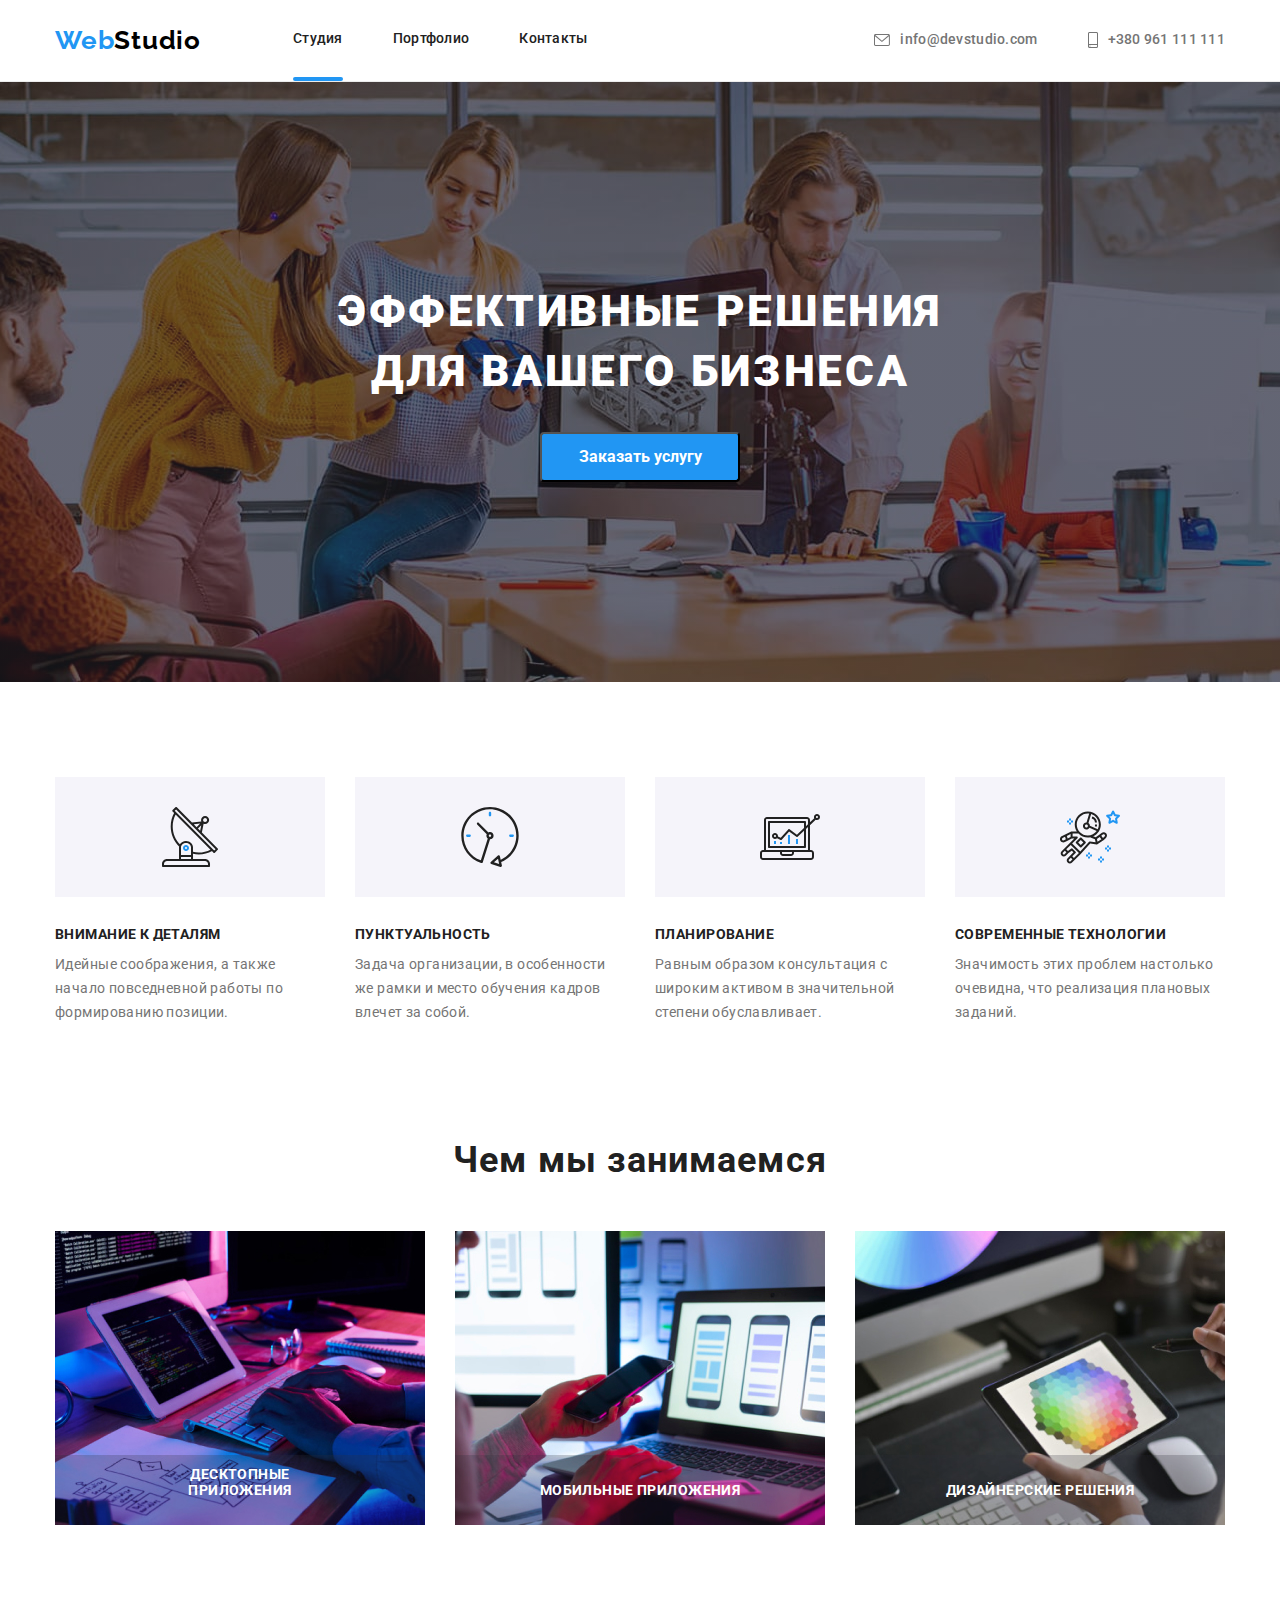
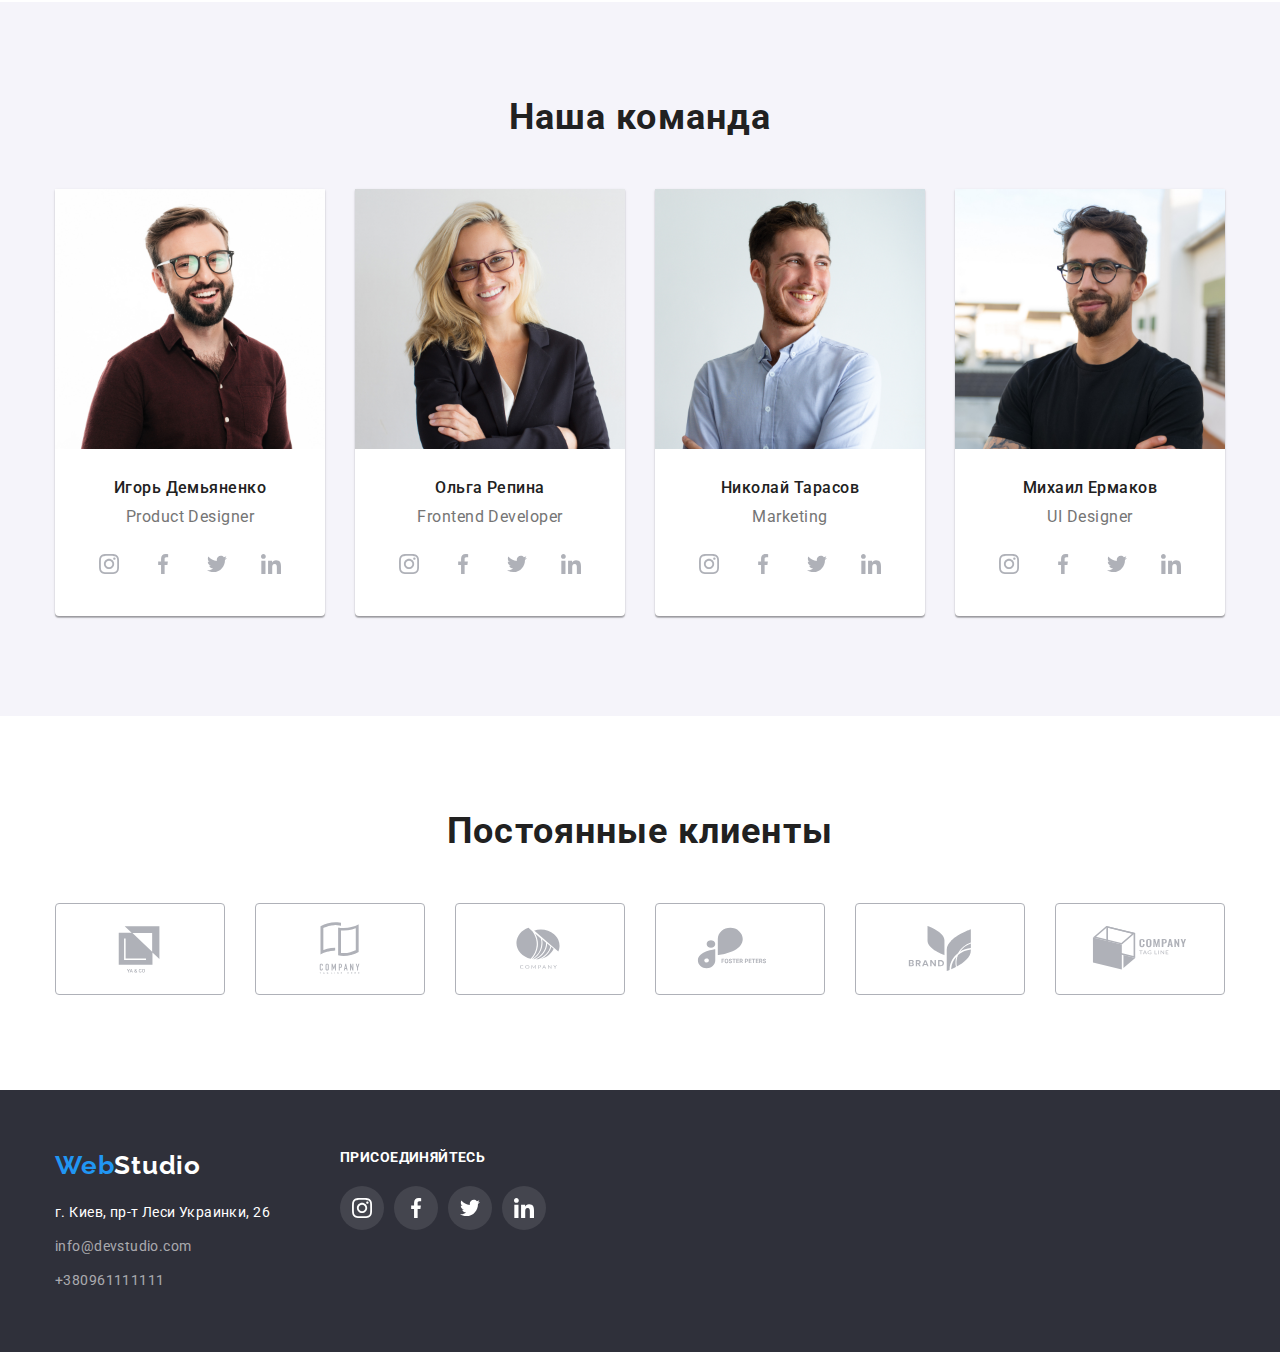
==== index.html @ e681af16 "елементи" ====
<!DOCTYPE html>
<html lang="RU">
<head>
    <meta charset="UTF-8">
    <meta http-equiv="X-UA-Compatible" content="IE=edge">
    <meta name="viewport" content="width=device-width, initial-scale=1.0">
    <title>Вебстудія</title>
    <link rel="preconnect" href="https://fonts.googleapis.com">
    <link rel="preconnect" href="https://fonts.gstatic.com" crossorigin>
    <link href="https://fonts.googleapis.com/css2?family=Roboto:wght@400;500;700;900&display=swap" rel="stylesheet">
    <link rel="preconnect" href="https://fonts.googleapis.com">
    <link rel="preconnect" href="https://fonts.gstatic.com" crossorigin>
    <link href="https://fonts.googleapis.com/css2?family=Raleway:wght@700&family=Roboto:wght@400;500;700;900&display=swap"
                  rel="stylesheet">
    <link rel="stylesheet" href="https://cdnjs.cloudflare.com/ajax/libs/modern-normalize/1.1.0/modern-normalize.min.css">
    <link rel="stylesheet" href="css/styles.css">
</head>
<body>
    
    <!-- шапка -->
    <header class="header">
    <div class="header-div container">

        
         <a href="./index.html" class="logo link" >Web<span class="logo-one">Studio</span> </a>
    <nav class="nav">
        
   <ul class="header-list list">
        <li class="header-item">
            <a href="./index.html" class="header-link header-line-stud link">Студия</a>
         </li>
        <li class="header-item">
            <a href="./portfolio.html" class="header-link link">Портфолио</a> 
        </li>
        <li class="header-item">
            <a href="" class="header-link link">Контакты</a>
        </li>
   </ul>

    </nav>
   <ul class="header-nav list">
        <li class="header-nav-item">
            <a class="header-maill link" href="info@devstudio.com">
                <svg class="maill-icon" width="16" height="12">
                    <use href="./img/sprite.svg#icon-post"></use>
                </svg>
             info@devstudio.com </a>
        </li>
        <li class="header-nav-item">
            <a class="header-tell link" href="tel:+380961111111">
                <svg class="tell-icon" width="10" height="16">
                    <use href="./img/sprite.svg#icon-smartphone"></use>
                </svg>
                +380 961 111 111</a>
        </li>
   </ul>
    </div>
</header>
    
<main>
    <!-- герой -->
<section class="section-hero overlay">
    <div class="hero">
        <div class="container"> 
            <h1 class="hero-text link">Эффективные решения <br> для вашего бизнеса</h1>
            <button  class="hero-button" type="button">Заказать услугу</button> 
        </div>
    </div>
</section> 

   <!-- опис -->
    <section class="about">
        <div class="container">
            <ul class="about-list list">
                <li class="about-item about-box">
                    <div class="about-icon-item">
                <svg class="about-icon" width="106" height="60">
                    <use href="./img/sprite.svg#icon-antenna"></use>
                </svg>
                </div>
                    <h3 class="about-title link">Внимание к деталям</h3>
                    <p class="about-text link">Идейные соображения, а также начало повседневной работы по формированию позиции.</p>
                </li>
                <li class="about-item about-box">
                    <div class="about-icon-item">
                    <svg class="about-icon" width="106" height="60">
                        <use href="./img/sprite.svg#icon-clock"></use>
                    </svg>
                    </div>
                    <h3 class="about-title link">Пунктуальность</h3> 
                    <p class="about-text link">Задача организации, в особенности же рамки и место обучения кадров влечет за собой.</p>
                </li>
                <li class="about-item about-box">
                    <div class="about-icon-item">
                    <svg class="about-icon" width="106" height="60">
                        <use href="./img/sprite.svg#icon-diagram"></use>
                    </svg>
                    </div>
                    <h3 class="about-title link">Планирование</h3> 
                    <p class="about-text link">Равным образом консультация с широким активом в значительной степени обуславливает.</p>
                </li>
                <li class="about-item about-box">
                    <div class="about-icon-item">
                    <svg class="about-icon" width="106" height="60">
                        <use href="./img/sprite.svg#icon-astronaut"></use>
                    </svg>
                    </div>
                    <h3 class="about-title link">Современные технологии</h3> 
                    <p class="about-text link">Значимость этих проблем настолько очевидна, что реализация плановых заданий.</p>
                </li>
            </ul>
        </div>
    </section>
    <!-- вид роботи фото-->
<section class="work">
    <div class=" container">
        <h2 class="work-title link">Чем мы занимаемся</h2>
            <ul class="work-list list">
                
                <li class="work-item">
                        <img src="./img/box1.jpg" alt="кляцаєм по клаві">
                    <div class="img-box">
                    </div>
                    
                    <div class="title-img-box"></div>
                        <h3 class="title-work-img">Десктопные приложения</h3>
                    
                </li>
                
                
                
                <li class="work-item"> 
                    <img src="./img/box2.jpg" alt="тримаємо телефон">
                    <div class="img-box">
                    </div>
                    
                    
                    <h3 class="title-work-img">Мобильные приложения</h3>
                </li>
                <li class="work-item">
                    <img src="./img/box3.jpg" alt="вибираєм колір">
                    <div class="img-box">
                    </div>
                    
                    
                    <h3 class="title-work-img">Дизайнерские решения</h3>
                </li>
            </ul>   
    </div>
</section>

<!-- працівники -->
<section class="section-team">
    <div class="team container">

<h2 class="team-title" >Наша команда</h2>
    
<ul class="team-list list">
    <li class="team-item">
    <div class="team-box">
        <img src="./img/img1.jpg" alt="Ігор" width="270">
    <div class="team-text-p">
        <h3 class="team-text link">Игорь Демьяненко</h3>
        <p class="team-text-work link">Product Designer</p>
        <ul class="team-socials list socials-list">
            <li class="socials-item">
                <a href="" class="socials-link link">
                    <svg class="social-icon" width="20" height="20">
                        <use href="./img/sprite.svg#icon-instagram"></use>
                    </svg> 
                </a>

            </li>
            <li class="socials-item">
                <a href="" class="socials-link link">
                    <svg class="social-icon" width="20" height="20">
                        <use href="./img/sprite.svg#icon-facebook"></use>
                    </svg>
                </a>
            
            </li>
            <li class="socials-item">
                <a href="" class="socials-link link">
                    <svg class="social-icon" width="20" height="20">
                        <use href="./img/sprite.svg#icon-twitter"></use>
                    </svg>
                </a>
            
            </li>
            <li class="socials-item">
                <a href="" class="socials-link link">
                    <svg class="social-icon" width="20" height="20">
                        <use href="./img/sprite.svg#icon-linkedin"></use>
                    </svg>
                </a>
            
            </li>

        </ul>
    </div>
    </div>
    </li>

    <li class="team-item">
        <div class="team-box">
            <img src="./img/img2.jpg" alt="Ольга" width="270">
        <div class="team-text-p">
            <h3 class="team-text link">Ольга Репина</h3>
            <p class="team-text-work link">Frontend Developer</p>
            <ul class="team-socials list socials-list">
                <li class="socials-item">
                    <a href="" class="socials-link link">
                        <svg class="social-icon" width="20" height="20">
                            <use href="./img/sprite.svg#icon-instagram"></use>
                        </svg>
                    </a>
            
                </li>
                <li class="socials-item">
                    <a href="" class="socials-link link">
                        <svg class="social-icon" width="20" height="20">
                            <use href="./img/sprite.svg#icon-facebook"></use>
                        </svg>
                    </a>
            
                </li>
                <li class="socials-item">
                    <a href="" class="socials-link link">
                        <svg class="social-icon" width="20" height="20">
                            <use href="./img/sprite.svg#icon-twitter"></use>
                        </svg>
                    </a>
            
                </li>
                <li class="socials-item">
                    <a href="" class="socials-link link">
                        <svg class="social-icon" width="20" height="20">
                            <use href="./img/sprite.svg#icon-linkedin"></use>
                        </svg>
                    </a>
            
                </li>
            
            </ul>
        </div>
        </div>
    </li>

    <li class="team-item">
        <div class="team-box">
            <img src="./img/img3.jpg" alt="Микола" width="270">
        <div class="team-text-p">
            <h3 class="team-text link">Николай Тарасов</h3>
            <p class="team-text-work link">Marketing</p>
            <ul class="team-socials list socials-list">
                <li class="socials-item">
                    <a href="" class="socials-link link">
                        <svg class="social-icon" width="20" height="20">
                            <use href="./img/sprite.svg#icon-instagram"></use>
                        </svg>
                    </a>
            
                </li>
                <li class="socials-item">
                    <a href="" class="socials-link link">
                        <svg class="social-icon" width="20" height="20">
                            <use href="./img/sprite.svg#icon-facebook"></use>
                        </svg>
                    </a>
            
                </li>
                <li class="socials-item">
                    <a href="" class="socials-link link">
                        <svg class="social-icon" width="20" height="20">
                            <use href="./img/sprite.svg#icon-twitter"></use>
                        </svg>
                    </a>
            
                </li>
                <li class="socials-item">
                    <a href="" class="socials-link link">
                        <svg class="social-icon" width="20" height="20">
                            <use href="./img/sprite.svg#icon-linkedin"></use>
                        </svg>
                    </a>
            
                </li>
            
            </ul>
        </div>
        </div>
    </li>
    <li class="team-item">
    <div class="team-box">
        <img src="./img/img4.jpg" alt="Міша" width="270">
    <div class="team-text-p">
        <h3 class="team-text link">Михаил Ермаков</h3>
        <p class="team-text-work link">UI Designer</p>
        <ul class="team-socials list socials-list">
            <li class="socials-item">
                <a href="" class="socials-link link">
                    <svg class="social-icon" width="20" height="20">
                        <use href="./img/sprite.svg#icon-instagram"></use>
                    </svg>
                </a>
        
            </li>
            <li class="socials-item">
                <a href="" class="socials-link link">
                    <svg class="social-icon" width="20" height="20">
                        <use href="./img/sprite.svg#icon-facebook"></use>
                    </svg>
                </a>
        
            </li>
            <li class="socials-item">
                <a href="" class="socials-link link">
                    <svg class="social-icon" width="20" height="20">
                        <use href="./img/sprite.svg#icon-twitter"></use>
                    </svg>
                </a>
        
            </li>
            <li class="socials-item">
                <a href="" class="socials-link link">
                    <svg class="social-icon" width="20" height="20">
                        <use href="./img/sprite.svg#icon-linkedin"></use>
                    </svg>
                </a>
        
            </li>
        
        </ul>
    </div>
    </div>  
    </li>
    </ul>
    </div>

</section>

   <!-- Клієнти -->
   <section class="section-client">
       <div class="client container">
           <h2 class="client-title">Постоянные клиенты</h2>
           <ul class="client-list list">
               
                <li class="client-item">
                    <a href="" class="client-link link">
                        <svg class="client-icon" width="106" height="60">
                            <use href="./img/sprite.svg#icon-Logo"></use>
                        </svg>
                    </a>
                    
                </li>
                
                
                <li class="client-item">
                    <a href="" class="client-link link">
                        <svg class="client-icon" width="106" height="60">
                            <use href="./img/sprite.svg#icon-Logo-1"></use>
                        </svg>
                    </a>
                
                </li>
                
               
                <li class="client-item">
                    <a href="" class="client-link link">
                        <svg class="client-icon" width="106" height="60">
                            <use href="./img/sprite.svg#icon-Logo-2"></use>
                        </svg>
                    </a>
                
                </li>
              
                
                <li class="client-item">
                    <a href="" class="client-link link">
                        <svg class="client-icon" width="106" height="60">
                            <use href="./img/sprite.svg#icon-Logo-3"></use>
                        </svg>
                    </a>
                
                </li>
               
                <li class="client-item">
                    <a href="" class="client-link link">
                        <svg class="client-icon" width="106" height="60">
                            <use href="./img/sprite.svg#icon-Logo-4"></use>
                        </svg>
                    </a>
                
                </li>
               
               
                <li class="client-item">
                    <a href="" class="client-link link">
                        <svg class="client-icon" width="106" height="60">
                            <use href="./img/sprite.svg#icon-Logo-5"></use>
                        </svg>
                    </a>
                
                </li>
               
           </ul>
       </div>

   </section>


</main> 
<!-- футер -->

<footer class="footer">
    <div class="container footer-div">
        <div class="footer-left">
    <a href="./index.html" class="logo link">Web<span class="logo-two">Studio</span> </a>
    <div class="footer-nav">
    
        <ul class="footer-list list">
            <li class="footer-item">
                <a class="footer-address link" href="">г. Киев, пр-т Леси Украинки, 26</a>
                </li>
            <li class="footer-item">
                <a class="footer-mail-tel link" href="info@devstudio.com">info@devstudio.com</a>
            </li>
            <li class="footer-item">
                <a class="footer-mail-tel link" href="tel:+380961111111">+380961111111</a>
            </li>
        </ul>
        </div>
    </div>

    <div class="footer-right">
    <h2 class="footer-right-title">
        присоединяйтесь
    </h2>
    <ul class="footer-list-box list">
        <li class="foter-icon-item">
            <a href="" class="footer-link link">
                <svg class="footer-icon" width="20" height="20">
                    <use href="./img/sprite.svg#icon-instagram"></use>
                </svg>
            </a>

        </li>
        <li class="foter-icon-item">
            <a href="" class="footer-link link">
                <svg class="footer-icon" width="20" height="20">
                    <use href="./img/sprite.svg#icon-facebook"></use>
                </svg>
            </a>
        
        </li>
        <li class="foter-icon-item">
            <a href="" class="footer-link link">
                <svg class="footer-icon" width="20" height="20">
                    <use href="./img/sprite.svg#icon-twitter"></use>
                </svg>
            </a>
        
        </li>
        <li class="foter-icon-item">
            <a href="" class="footer-link link">
                <svg class="footer-icon" width="20" height="20">
                    <use href="./img/sprite.svg#icon-linkedin"></use>
                </svg>
            </a>
        
        </li>
        
    </ul>
    </div>
</div>
</footer>

</body>
</html>
---- css/styles.css ----
:root {
  --main-text-color: #757575;
  --secondary-text-color: #212121;
  --main-title-color: #ffffff;
  --accent-color: #2196f3;
}

body {
  font-family: "Roboto", sans-serif;
  background: var(--main-title-color);
}
h1,
h2,
h3,
h4,
h5,
h6,
p {
  margin: 0;
}
img {
  display: block;
  max-width: 100%;
  height: auto;
}
.list {
  list-style: none;
  padding: 0;
  margin: 0;
}
.link {
  text-decoration: none;
}
.container {
  margin-left: auto;
  margin-right: auto;
  width: 1200px;
  padding-left: 15px;
  padding-right: 15px;
}
/* HEDER!!!!!!!!!!!!! */
.header {
  border-bottom: 1px solid #ececec;

  padding-top: 25px;
  padding-bottom: 25px;
}
.header-div {
  display: flex;
  align-items: center;
}
.logo {
  font-family: Raleway;
  font-style: normal;
  font-weight: 700;
  font-size: 26px;
  line-height: 1.19;
  letter-spacing: 0.03em;
  color: #2196f3;
}
.logo-one {
  color: #000;
}

/* силки!!!!!!!!!!!!!! */
.header-item:not(:last-child) {
  margin-right: 50px;
}

.header-list {
  display: flex;
  margin-left: 92px;
}

.header-link {
  display: block;

  font-style: normal;
  font-weight: 500;
  font-size: 14px;
  line-height: 16px;
  letter-spacing: 0.02em;
  color: var(--secondary-text-color);
}
.header-line-stud::after {
  display: block;
  content: "";
  margin-top: 31px;
  margin-bottom: -31px;
  width: 100%;
  height: 4px;
  border-radius: 2px;

  background-color: var(--accent-color);
}
.header-line-port::after {
  display: block;
  content: "";
  margin-top: 31px;
  margin-bottom: -31px;
  width: 100%;
  height: 4px;
  border-radius: 2px;

  background-color: var(--accent-color);
}
.header-link:hover,
.header-link:focus {
  color: var(--accent-color);
}
/* телефон емеіл */
.header-nav {
  display: flex;
  margin-left: auto;
  align-items: center;
}
.header-nav .header-nav-item + .header-nav-item {
  margin-left: 50px;
}

.header-maill {
  display: flex;
  font-style: normal;
  font-weight: 500;
  font-size: 14px;
  line-height: 1.14;
  letter-spacing: 0.02em;
  color: var(--main-text-color);
  align-items: center;
}
.maill-icon {
  margin-right: 10px;
  fill: var(--main-text-color);
  fill: currentColor;
}

.header-maill:hover,
.header-maill:focus {
  color: var(--accent-color);
}
.header-tell {
  display: flex;
  font-style: normal;
  font-weight: 500;
  font-size: 14px;
  line-height: 1.14;
  letter-spacing: 0.02em;
  color: var(--main-text-color);
  align-items: center;
}
.tell-icon {
  margin-right: 10px;
  fill: var(--main-text-color);
  fill: currentColor;
}

.header-tell:hover,
.header-tell:focus {
  color: var(--accent-color);
}
/* герой!!!!!!!! */
.overlay {
  max-width: 1600px;
  min-height: 600px;
  margin-left: auto;
  margin-right: auto;
  background-image: linear-gradient(
      rgba(47, 48, 58, 0.4),
      rgba(47, 48, 58, 0.4)
    ),
    url(../img/hero-img.jpg);

  background-size: cover;
  background-repeat: no-repeat;
  background-position: center;
}
.section-hero {
  padding-top: 200px;
  padding-bottom: 200px;
  background-color: #2f303a;
}
.hero {
  text-align: center;
  margin-left: auto;
  margin-right: auto;
}

.hero-text {
  margin-top: 0px;
  margin-bottom: 30px;

  letter-spacing: 0.06em;
  text-transform: uppercase;

  font-style: normal;
  font-weight: 900;
  font-size: 44px;
  line-height: 1.36;

  letter-spacing: 0.06em;
  text-transform: uppercase;
  color: var(--main-title-color);
}
.hero-button {
  background-color: var(--accent-color);

  font-style: normal;
  width: 200px;
  height: 50px;
  color: var(--main-title-color);

  font-style: normal;
  font-weight: 700;
  font-size: 16px;
  line-height: 1.87;

  box-shadow: 0px 4px 4px rgba(0, 0, 0, 0.15);
  border-radius: 4px;
}

/* опис!!!!!!!!! */
.about {
  padding-top: 95px;
  padding-bottom: 115px;
}
.about-list {
  display: flex;
}

.about-item {
  flex: 1 1 auto;
  width: 270px;
  height: 251px;
}
.about-icon-item {
  align-items: center;
  justify-content: center;
  margin-bottom: 30px;
  display: flex;
  background-color: #f5f4fa;
  width: 270px;
  height: 120px;
  background-position: center;
}
.about-box {
  width: 100%;
  height: 100%;
}
.about-box:not(:last-child) {
  margin-right: 30px;
}

.about-title {
  margin: 0 0 10px 0;
  font-style: normal;
  font-weight: 700;
  font-size: 14px;
  line-height: 1.14;
  letter-spacing: 0.03em;
  text-transform: uppercase;
  color: var(--secondary-text-color);
}
.about-text {
  font-style: normal;
  font-weight: normal;
  font-size: 14px;
  line-height: 1.71;
  letter-spacing: 0.03em;
  color: var(--main-text-color);
}

/* РОБОТА фото!!!!!!! */
.work {
  padding-bottom: 77px;
}

.work-title {
  margin-bottom: 50px;
  margin-top: 0px;
  font-style: normal;
  font-weight: bold;
  font-size: 36px;
  line-height: 1.16;
  text-align: center;
  letter-spacing: 0.03em;
  color: var(--secondary-text-color);
}

.work-list {
  display: flex;
}

.work-item:not(:last-child) {
  margin-right: 30px;
}

.work-item {
  position: relative;
}
.img-box {
  position: absolute;
  bottom: 0;
  left: 0;
  width: 370px;
  height: 70px;
  background: rgba(47, 48, 58, 0.8);
  opacity: 0.3;
}
.title-work-img {
  position: absolute;
  font-style: normal;
  width: 205px;
  bottom: 27px;
  left: 50%;
  transform: translate(-50%);
  font-weight: bold;
  font-size: 14px;
  line-height: 1.14;
  text-align: center;
  letter-spacing: 0.03em;
  text-transform: uppercase;

  color: var(--main-title-color);
}

/* ПРАЦІВНИКИ!!!!!! */
.section-team {
  padding-top: 95px;
  padding-bottom: 100px;
  background-color: #f5f4fa;
}

.team-box {
  background-color: #ffffff;
  box-shadow: 0px 1px 3px rgba(0, 0, 0, 0.12), 0px 1px 1px rgba(0, 0, 0, 0.14),
    0px 2px 1px rgba(0, 0, 0, 0.2);
  border-radius: 0px 0px 4px 4px;
}
.team-title {
  text-align: center;
  margin-bottom: 50px;
  font-style: normal;
  font-weight: 700;
  font-size: 36px;
  line-height: 1.16;
  text-align: center;
  letter-spacing: 0.03em;
  color: var(--secondary-text-color);
}

.team-list {
  display: flex;
}
.team-item:not(:last-child) {
  margin-right: 30px;
}
.team-text-p {
  padding: 30px 0;
}
.team-text {
  text-align: center;
  margin-bottom: 10px;
  font-style: normal;
  font-weight: 500;
  font-size: 16px;
  line-height: 1.18;
  letter-spacing: 0.03em;
  color: var(--secondary-text-color);
}
.team-text-work {
  margin-top: 0;

  text-align: center;
  font-style: normal;
  font-weight: normal;
  font-size: 16px;
  line-height: 1.18;
  letter-spacing: 0.03em;
  color: var(--main-text-color);
  margin-bottom: 15px;
}

.socials-list {
  display: flex;
  justify-content: center;
}
.socials-item {
  width: 44px;
  height: 44px;
}
.socials-item:not(:last-child) {
  margin-right: 10px;
}
.socials-link {
  width: 100%;
  height: 100%;
  display: flex;
  align-items: center;
  justify-content: center;
  border-radius: 50%;
  background-color: #ffffff;
  fill: #afb1b8;
}
.socials-link:hover,
.socials-link:focus,
.socials-link:hover .socials-icon,
.socials-link:focus .socials-icon {
  fill: #ffffff;
  background-color: var(--accent-color);
  cursor: pointer;
}
/* клієнти!!!! */
.section-client {
  padding-top: 95px;
  padding-bottom: 95px;
}
.client-title {
  font-style: normal;
  font-weight: 700;
  font-size: 36px;
  line-height: 1.16;
  text-align: center;
  letter-spacing: 0.03em;
  color: var(--secondary-text-color);
  margin-bottom: 50px;
}
.client-list {
  display: flex;
  justify-content: center;
}
.client-item {
  width: 170px;
  height: 92px;
  border: 1px solid #afb1b8;
  box-sizing: border-box;
  border-radius: 4px;
}
.client-item:not(:last-child) {
  margin-right: 30px;
}

.client-link {
  width: 100%;
  height: 100%;
  display: flex;
  align-items: center;
  justify-content: center;

  fill: #afb1b8;
}
.client-item:hover,
.client-item:focus,
.client-link:hover .client-icon,
.client-link:focus .client-icon {
  fill: var(--accent-color);
  border-color: var(--accent-color);
}
/* ФУтер!!!!!!!! */

.footer {
  background: #2f303a;

  padding-top: 60px;
  padding-bottom: 60px;
}
.footer-div {
  display: flex;
}
.logo-two {
  color: var(--main-title-color);
}
.footer-nav {
  margin: 20px 0 0 0;
}
.footer-item:not(:last-child) {
  margin-bottom: 10px;
}
.footer-address {
  font-style: normal;
  font-weight: normal;
  font-size: 14px;
  line-height: 1.71;
  letter-spacing: 0.03em;
  color: var(--main-title-color);
}
.footer-mail-tel {
  font-style: normal;
  font-weight: normal;
  font-size: 14px;
  line-height: 1.71;
  letter-spacing: 0.03em;
  color: rgba(255, 255, 255, 0.6);
}
.footer-right {
  padding-left: 70px;
}
.footer-right-title {
  font-style: normal;
  font-weight: bold;
  font-size: 14px;
  line-height: 1.14;
  letter-spacing: 0.03em;
  text-transform: uppercase;
  color: var(--main-title-color);
  margin-bottom: 20px;
}
.footer-list-box {
  display: flex;
}
.foter-icon-item {
  width: 44px;
  height: 44px;
}
.foter-icon-item:not(:last-child) {
  margin-right: 10px;
}
.footer-link {
  width: 100%;
  height: 100%;
  display: flex;
  align-items: center;
  justify-content: center;
  border-radius: 50%;

  background: rgba(255, 255, 255, 0.1);
  fill: #ffffff;
}
.footer-link:hover,
.footer-link:focus {
  background-color: var(--accent-color);
}
/* -------------ПОРТФОЛІО------------ */
.hide {
  display: none;
}

.section-portfolio {
  padding-top: 95px;
  padding-bottom: 105px;
}
.button-item:not(:last-child) {
  margin-right: 8px;
}
.button-portfolio {
  display: flex;
  justify-content: center;
  flex-basis: calc(100% / 4 - 8px);

  margin-left: auto;
  margin-right: auto;
  margin-bottom: 50px;
}

.button-portfolio-list {
  font-family: Roboto;
  font-style: normal;
  font-weight: 500;
  font-size: 16px;
  line-height: 1.62;
  text-align: center;
  letter-spacing: 0.03em;
  color: var(--secondary-text-color);
  border: 1px solid #f5f4fa;
  border-radius: 4px;
  padding-left: 22px;
  padding-right: 22px;
  padding-top: 6px;
  padding-bottom: 6px;
}

.button-portfolio-list:hover,
.button-portfolio-list:focus {
  color: var(--main-title-color);
  background-color: var(--accent-color);
}
.card-box {
  margin-left: auto;
  margin-right: auto;
}
.card-set {
  display: flex;
  flex-wrap: wrap;

  padding: 0;
  margin: 0;
  margin-left: -30px;
  margin-top: -30px;
}

.card-set > .card-item {
  flex-basis: calc(100% / 3 - 30px);
  margin-left: 30px;
  margin-top: 30px;

  box-sizing: border-box;
}
.card-item:hover,
.card-item:focus {
  box-shadow: 0px 1px 1px rgba(0, 0, 0, 0.12), 0px 4px 4px rgba(0, 0, 0, 0.06),
    1px 4px 6px rgba(0, 0, 0, 0.16);
}

.text-box {
  padding-top: 20px;
  padding-right: 24px;
  padding-bottom: 20px;
  padding-left: 24px;

  border-bottom: 1px solid #eeeeee;
  border-left: 1px solid #eeeeee;
  border-right: 1px solid #eeeeee;
}
.foto-title {
  font-style: normal;
  font-weight: 700;
  font-size: 18px;
  line-height: 2;
  letter-spacing: 0.06em;
  color: var(--secondary-text-color);
  margin-bottom: 4px;
}
.foto-text {
  font-style: normal;
  font-weight: normal;
  font-size: 16px;
  line-height: 1.87;
  letter-spacing: 0.03em;
  color: var(--main-text-color);
}
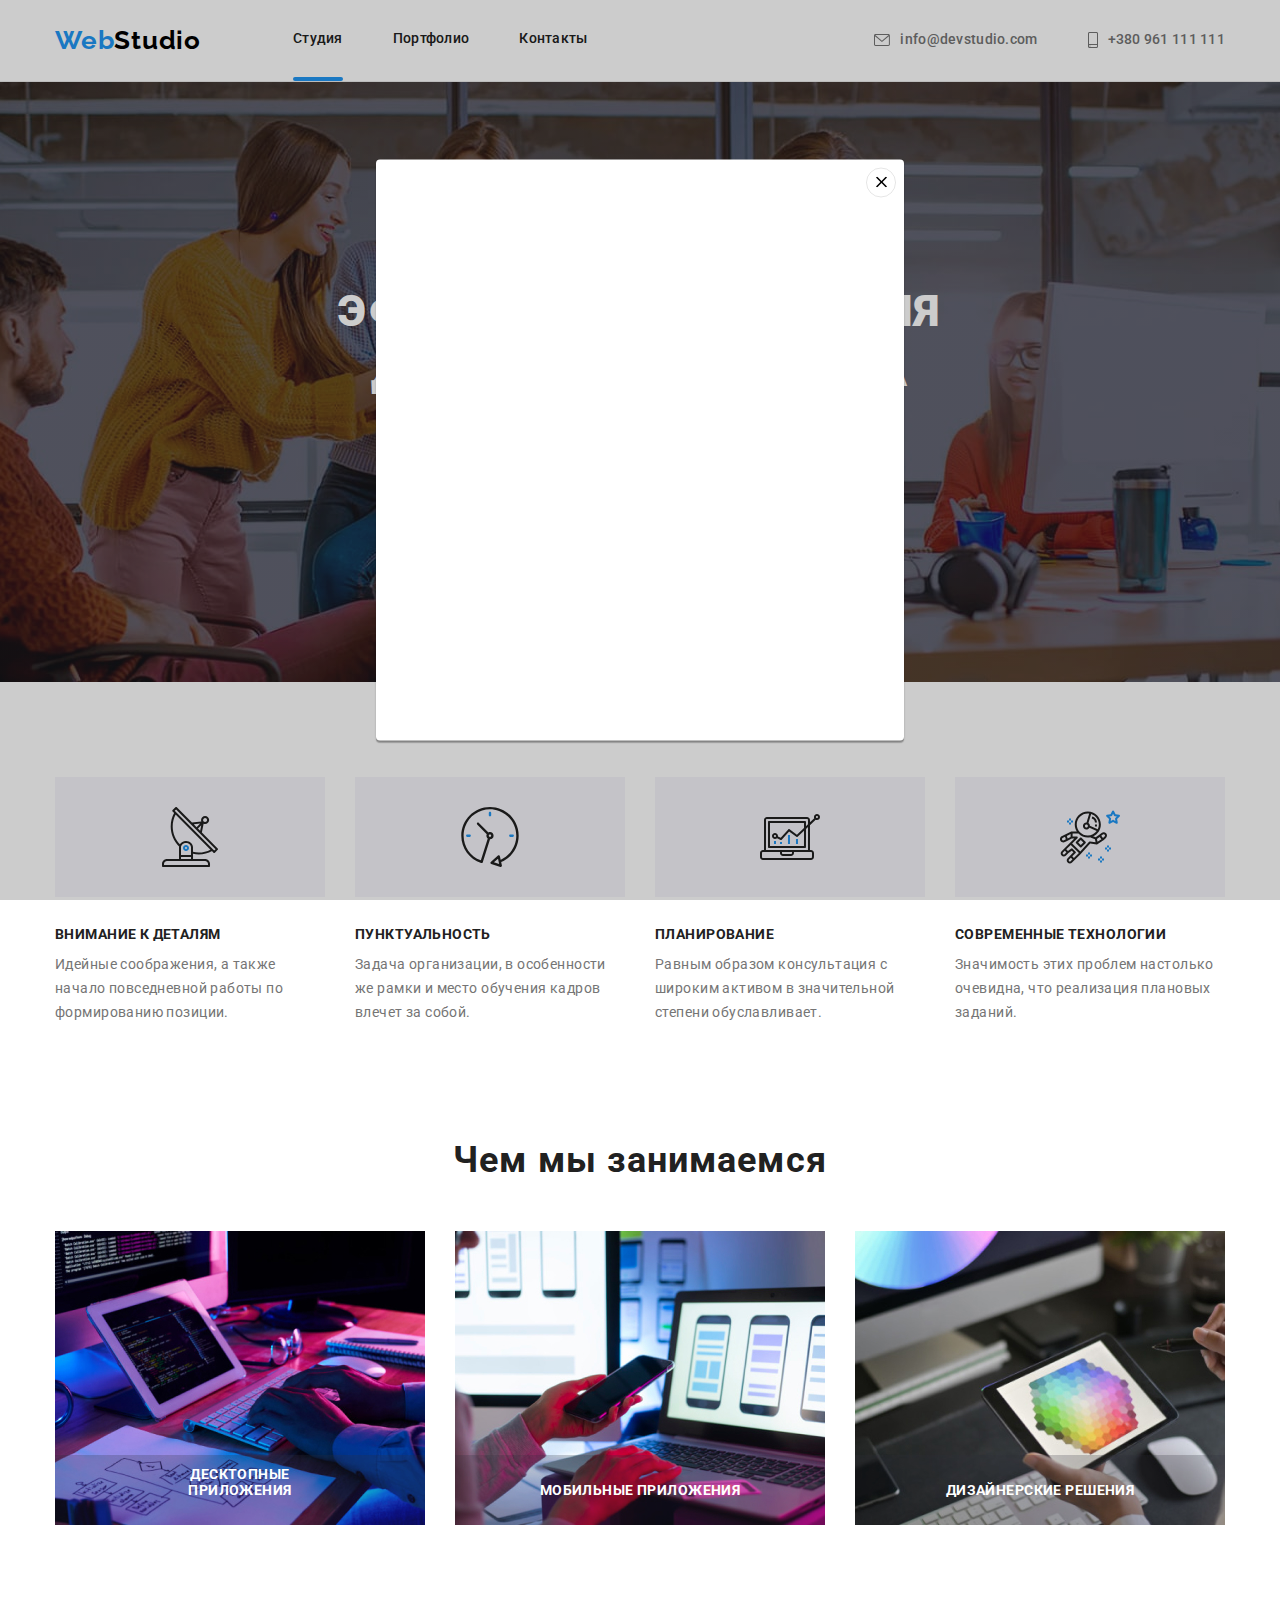
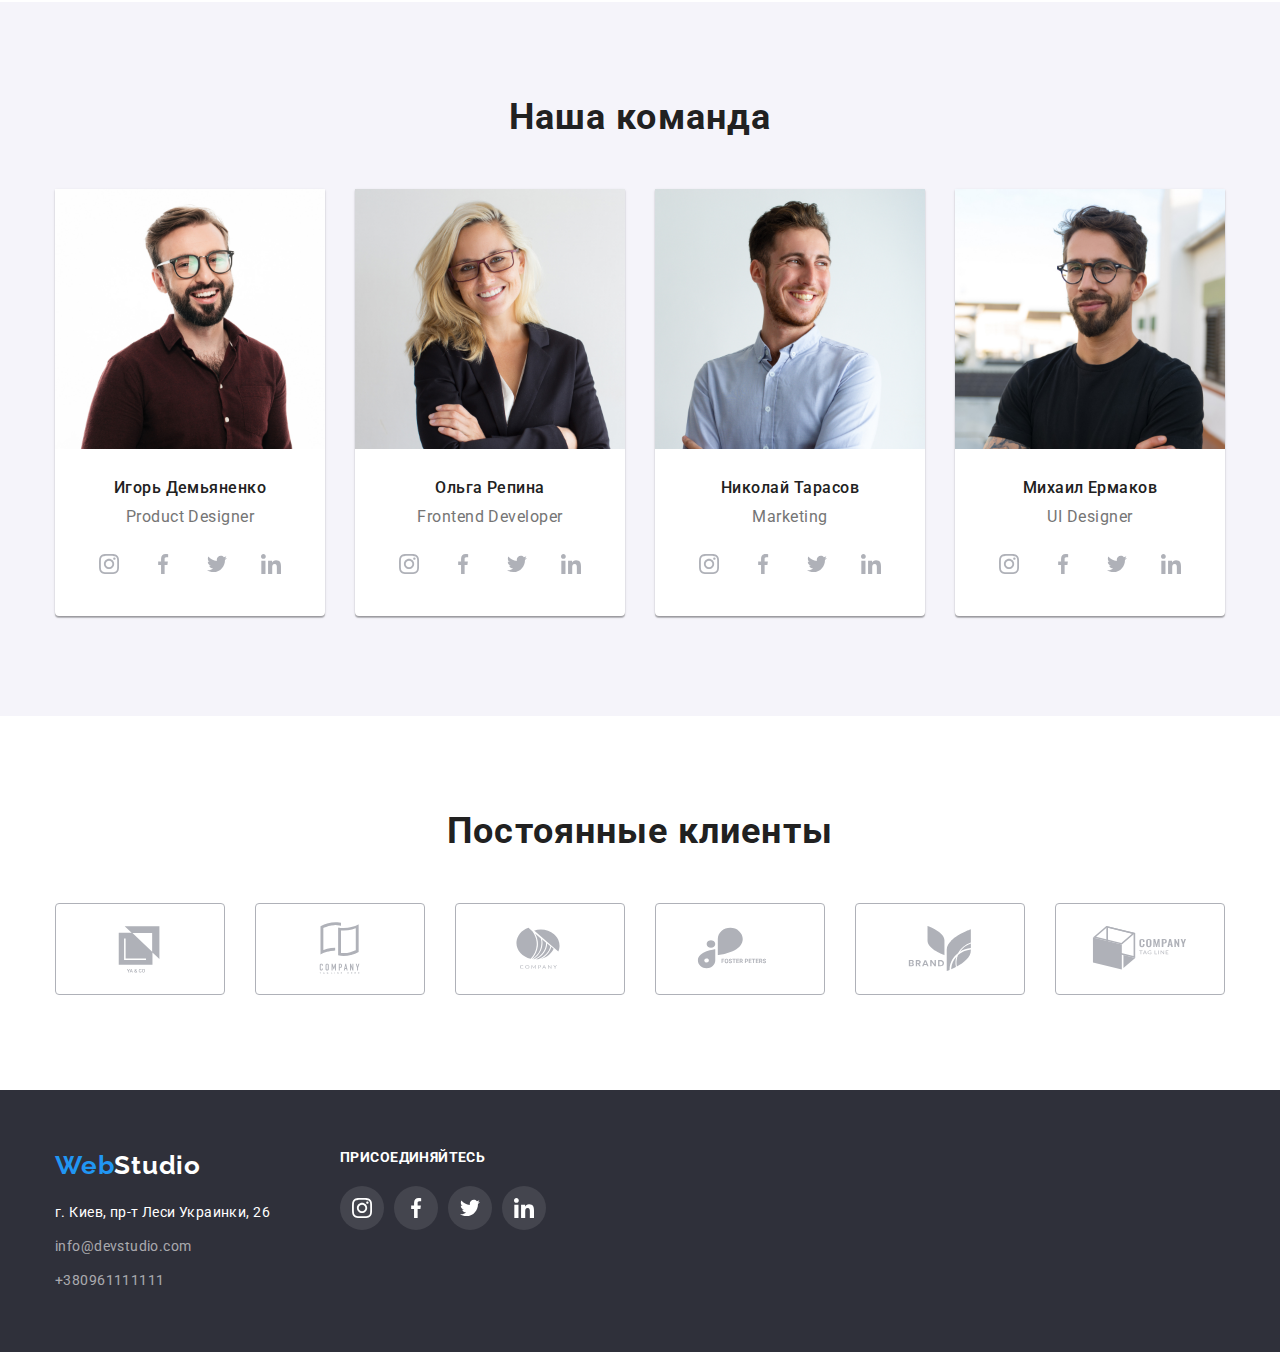
==== commit b41df010: "modal" ====
--- a/index.html
+++ b/index.html
@@ -63,7 +63,7 @@
     <div class="hero">
         <div class="container"> 
             <h1 class="hero-text link">Эффективные решения <br> для вашего бизнеса</h1>
-            <button  class="hero-button" type="button">Заказать услугу</button> 
+            <button  class="hero-button" type="button" data-modal-open>Заказать услугу</button> 
         </div>
     </div>
 </section> 
@@ -474,6 +474,18 @@
     </div>
 </div>
 </footer>
-
+<div class="backdrop is-hiden" data-modal>
+    <div class="modal-hero">
+        <button type="button" class="btn-open" data-modal-close>
+            <svg class="vector-icon" width="11" height="11">
+                <use href="./img/sprite.svg#icon-vector"></use>
+            </svg>
+        </button>
+
+    </div>
+
+</div>
+
+<script src="./js/modal.js"></script>
 </body>
 </html>--- a/css/styles.css
+++ b/css/styles.css
@@ -81,7 +81,16 @@
   line-height: 16px;
   letter-spacing: 0.02em;
   color: var(--secondary-text-color);
-}
+
+  transition-property: color;
+  transition-duration: 250ms;
+  transition-timing-function: cubic-bezier(0.4, 0, 0.2, 1);
+}
+.header-link:hover,
+.header-link:focus {
+  color: var(--accent-color);
+}
+
 .header-line-stud::after {
   display: block;
   content: "";
@@ -104,10 +113,7 @@
 
   background-color: var(--accent-color);
 }
-.header-link:hover,
-.header-link:focus {
-  color: var(--accent-color);
-}
+
 /* телефон емеіл */
 .header-nav {
   display: flex;
@@ -127,6 +133,10 @@
   letter-spacing: 0.02em;
   color: var(--main-text-color);
   align-items: center;
+
+  transition-property: color;
+  transition-duration: 250ms;
+  transition-timing-function: cubic-bezier(0.4, 0, 0.2, 1);
 }
 .maill-icon {
   margin-right: 10px;
@@ -147,6 +157,10 @@
   letter-spacing: 0.02em;
   color: var(--main-text-color);
   align-items: center;
+
+  transition-property: color;
+  transition-duration: 250ms;
+  transition-timing-function: cubic-bezier(0.4, 0, 0.2, 1);
 }
 .tell-icon {
   margin-right: 10px;
@@ -400,6 +414,10 @@
   border-radius: 50%;
   background-color: #ffffff;
   fill: #afb1b8;
+
+  transition-property: background-color;
+  transition-duration: 500ms;
+  transition-timing-function: cubic-bezier(0.4, 0, 0.2, 1);
 }
 .socials-link:hover,
 .socials-link:focus,
@@ -448,6 +466,11 @@
 
   fill: #afb1b8;
 }
+.client-icon {
+  transition-property: fill;
+  transition-duration: 250ms;
+  transition-timing-function: cubic-bezier(0.4, 0, 0.2, 1);
+}
 .client-item:hover,
 .client-item:focus,
 .client-link:hover .client-icon,
@@ -524,6 +547,10 @@
 
   background: rgba(255, 255, 255, 0.1);
   fill: #ffffff;
+
+  transition-property: background-color;
+  transition-duration: 250ms;
+  transition-timing-function: cubic-bezier(0.4, 0, 0.2, 1);
 }
 .footer-link:hover,
 .footer-link:focus {
@@ -566,6 +593,10 @@
   padding-right: 22px;
   padding-top: 6px;
   padding-bottom: 6px;
+
+  transition-property: background-color;
+  transition-duration: 500ms;
+  transition-timing-function: cubic-bezier(0.4, 0, 0.2, 1);
 }
 
 .button-portfolio-list:hover,
@@ -593,13 +624,41 @@
   margin-top: 30px;
 
   box-sizing: border-box;
+
+  transition-property: box-shadow;
+  transition-duration: 250ms;
+  transition-timing-function: cubic-bezier(0.4, 0, 0.2, 1);
 }
 .card-item:hover,
 .card-item:focus {
   box-shadow: 0px 1px 1px rgba(0, 0, 0, 0.12), 0px 4px 4px rgba(0, 0, 0, 0.06),
     1px 4px 6px rgba(0, 0, 0, 0.16);
 }
-
+.card-overlay {
+  position: relative;
+  overflow: hidden;
+}
+.card-text-top {
+  position: absolute;
+  font-style: normal;
+  font-weight: normal;
+  top: 0;
+  left: 0;
+  height: 100%;
+  padding: 63px 24px;
+  overflow: auto;
+  font-size: 18px;
+  line-height: 1.56;
+  letter-spacing: 0.03em;
+  color: var(--main-title-color);
+  background: rgba(33, 150, 243, 0.9);
+
+  transform: translateY(100%);
+  transition: transform 250ms cubic-bezier(0.4, 0, 0.2, 1);
+}
+.card-item:hover .card-text-top {
+  transform: translateY(0%);
+}
 .text-box {
   padding-top: 20px;
   padding-right: 24px;
@@ -627,3 +686,47 @@
   letter-spacing: 0.03em;
   color: var(--main-text-color);
 }
+/* MODAL!!!!!! */
+
+.backdrop {
+  position: fixed;
+  height: 100vh;
+  width: 100vw;
+  background-color: rgba(0, 0, 0, 0.2);
+  top: 0;
+  transition: opacity 500ms, visibility 500ms;
+}
+
+.modal-hero {
+  position: absolute;
+  width: 528px;
+  height: 581px;
+  background-color: #ffffff;
+
+  left: 50%;
+  top: 50%;
+  transform: translate(-50%, -50%);
+  padding: 40px;
+  box-shadow: 0px 1px 3px rgba(0, 0, 0, 0.12), 0px 1px 1px rgba(0, 0, 0, 0.14),
+    0px 2px 1px rgba(0, 0, 0, 0.2);
+  border-radius: 4px;
+}
+
+.btn-open {
+  width: 30px;
+  height: 30px;
+
+  background-color: unset;
+  border-radius: 50%;
+  position: absolute;
+  right: 8px;
+  top: 8px;
+  border: 1px solid rgba(0, 0, 0, 0.1);
+  box-sizing: border-box;
+}
+
+.backdrop.is-hidden {
+  opacity: 0;
+  visibility: hidden;
+  pointer-events: none;
+}
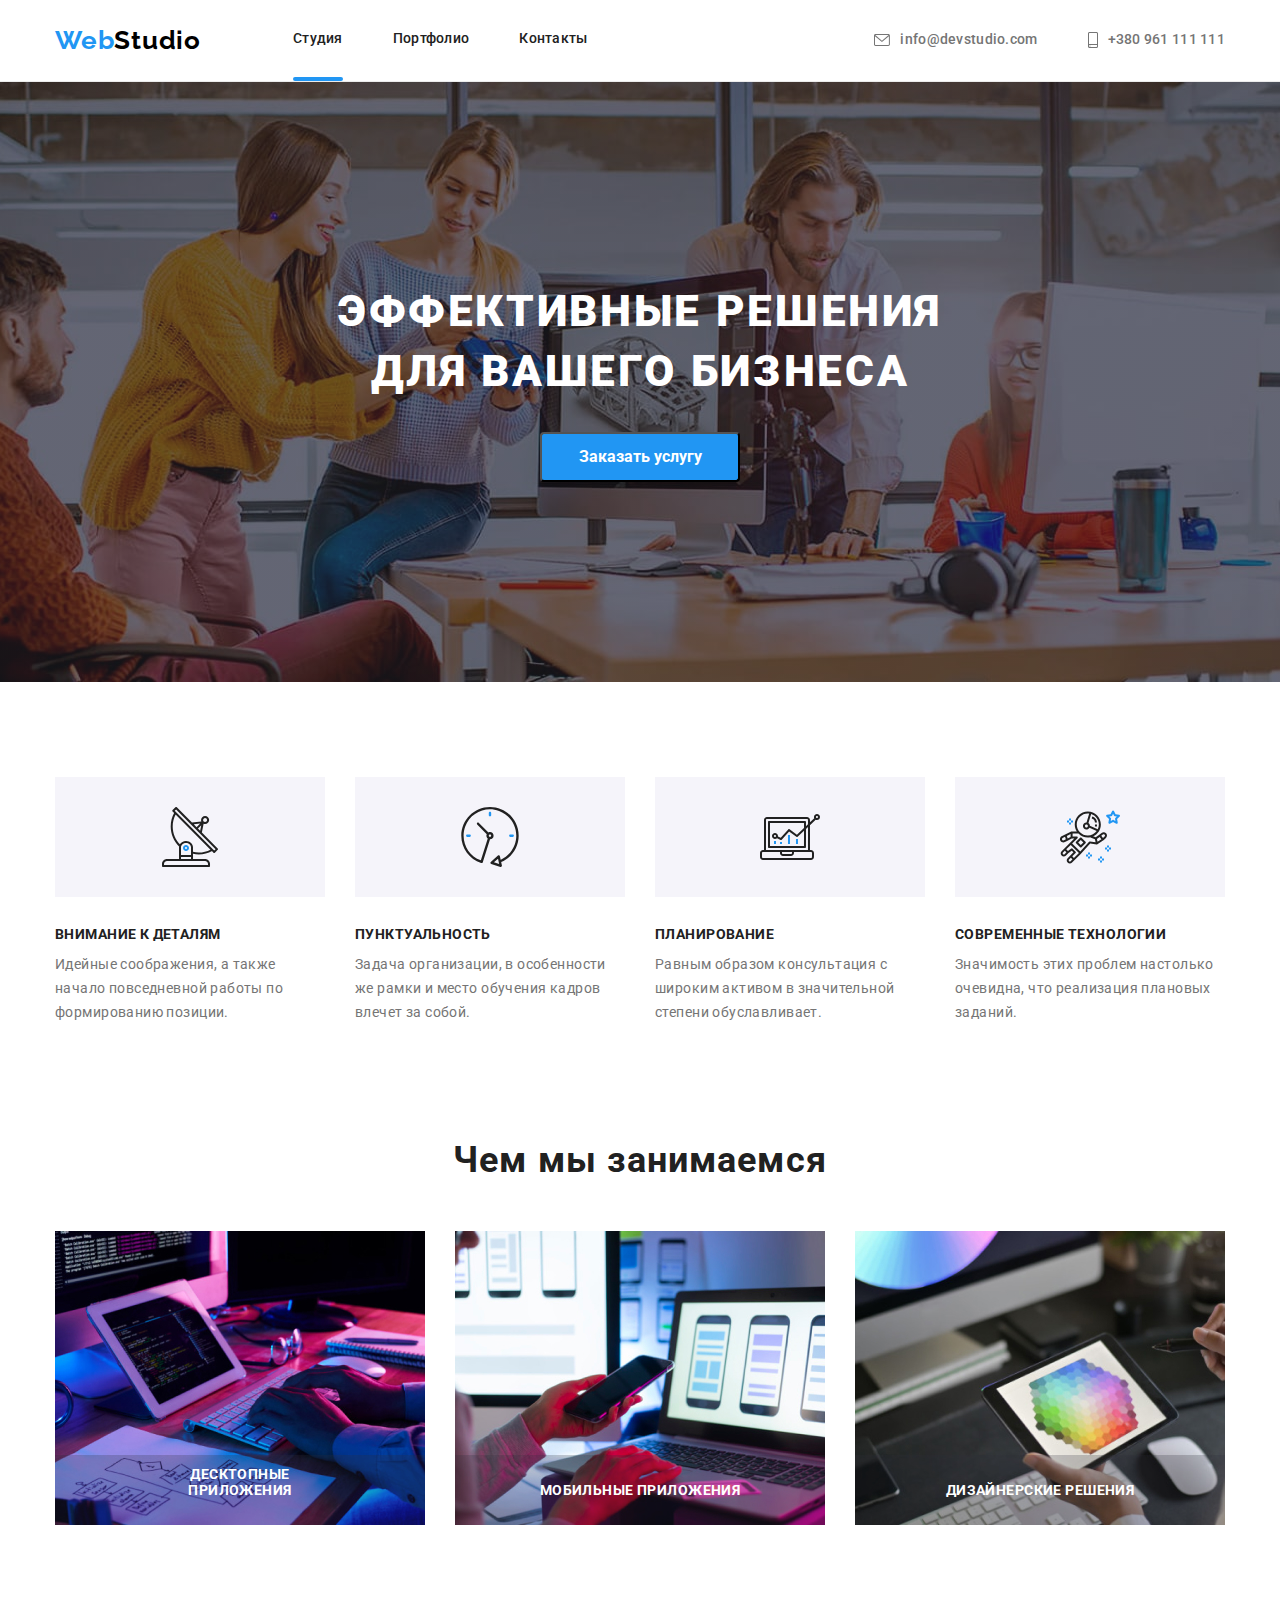
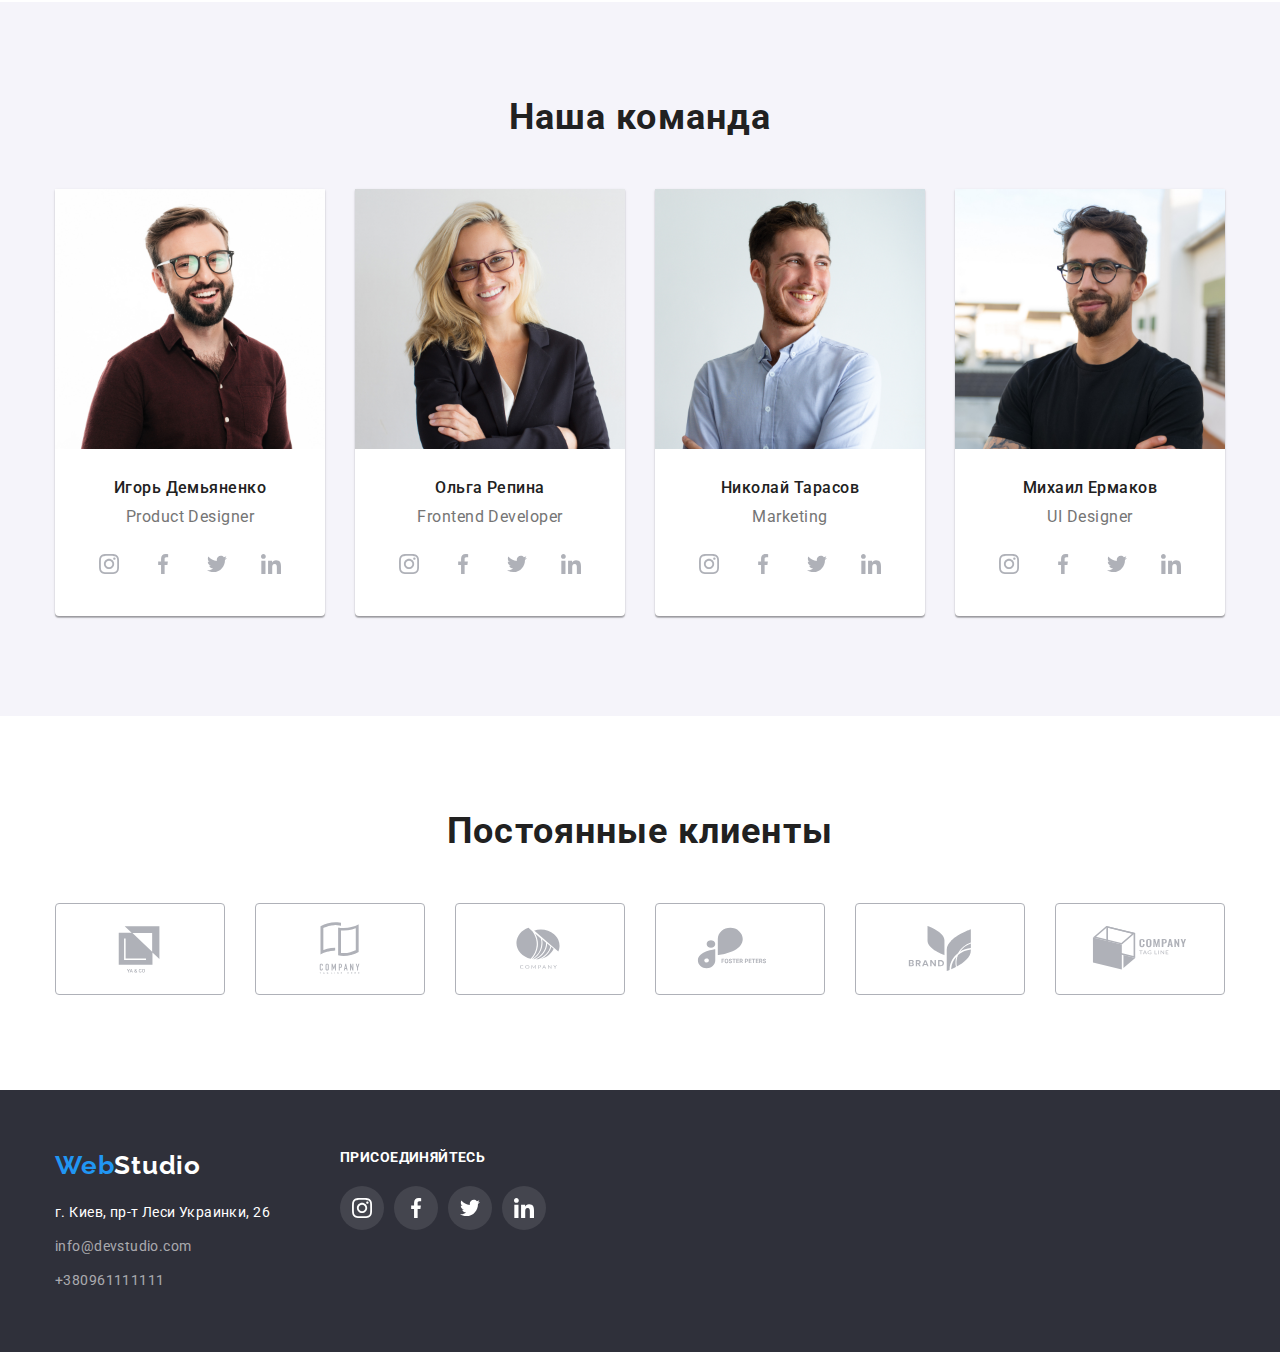
==== commit edbfc73f: "hidden" ====
--- a/index.html
+++ b/index.html
@@ -474,9 +474,9 @@
     </div>
 </div>
 </footer>
-<div class="backdrop is-hiden" data-modal>
+<div class="backdrop is-hidden" data-modal>
     <div class="modal-hero">
-        <button type="button" class="btn-open" data-modal-close>
+        <button type="button" class="btn" data-modal-close>
             <svg class="vector-icon" width="11" height="11">
                 <use href="./img/sprite.svg#icon-vector"></use>
             </svg>
--- a/css/styles.css
+++ b/css/styles.css
@@ -694,7 +694,7 @@
   width: 100vw;
   background-color: rgba(0, 0, 0, 0.2);
   top: 0;
-  transition: opacity 500ms, visibility 500ms;
+  transition: opacity 250ms, visibility 250ms;
 }
 
 .modal-hero {
@@ -712,7 +712,7 @@
   border-radius: 4px;
 }
 
-.btn-open {
+.btn {
   width: 30px;
   height: 30px;
 
@@ -724,7 +724,6 @@
   border: 1px solid rgba(0, 0, 0, 0.1);
   box-sizing: border-box;
 }
-
 .backdrop.is-hidden {
   opacity: 0;
   visibility: hidden;
